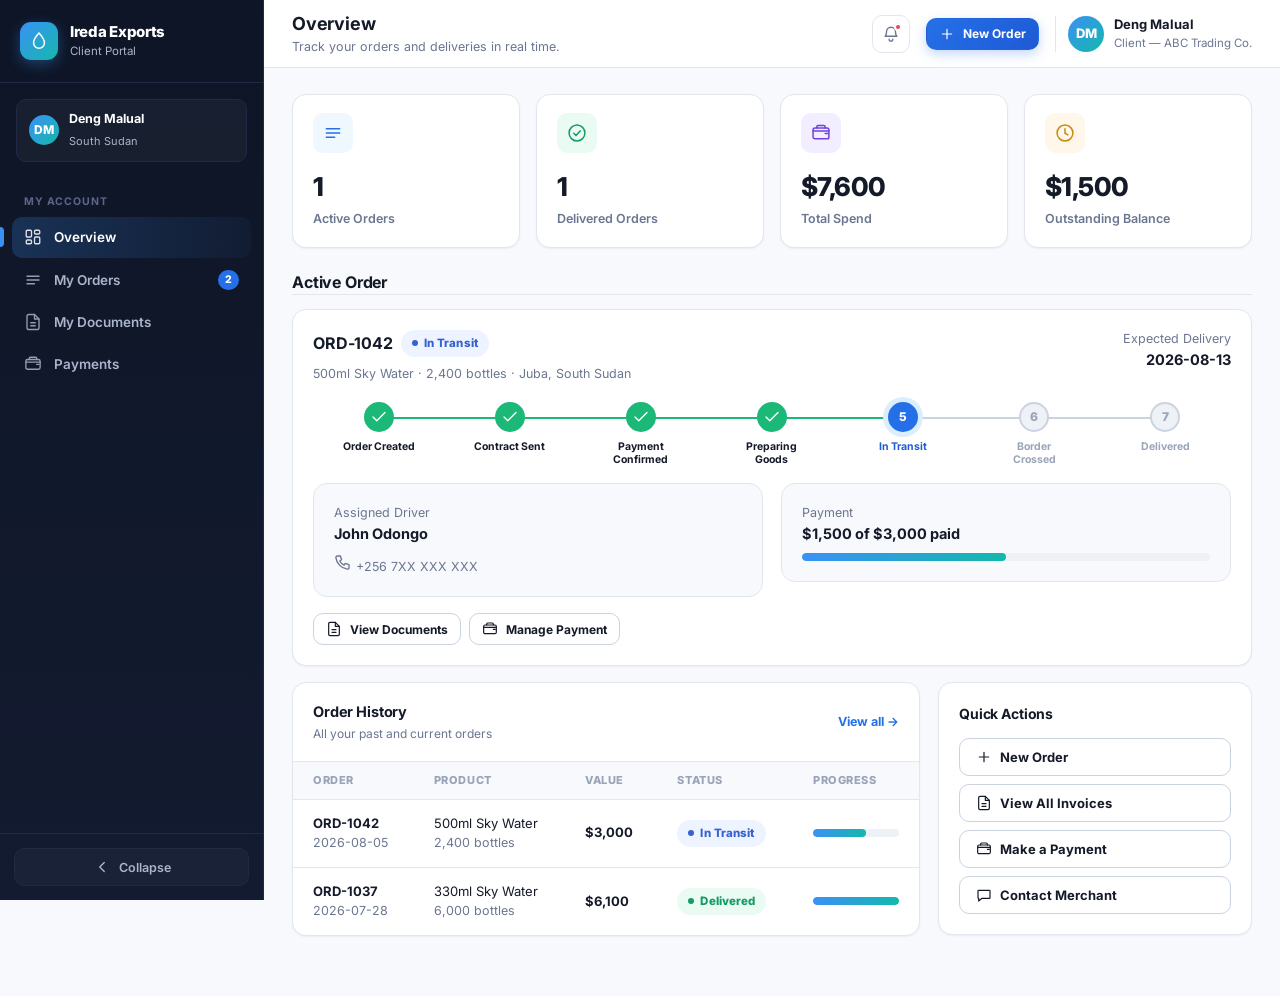
==== client/dashboard.html @ 50c0a816 "initals updates" ====
<!DOCTYPE html>
<html lang="en">
<head>
<meta charset="UTF-8">
<meta name="viewport" content="width=device-width, initial-scale=1.0">
<title>My Account — Ireda Export Document System</title>
<link rel="preconnect" href="https://fonts.googleapis.com">
<link href="https://fonts.googleapis.com/css2?family=Inter:wght@400;500;600;700;800&display=swap" rel="stylesheet">
<link rel="stylesheet" href="../assets/css/style.css">
</head>
<body>

<div class="app-shell">
  <div class="sidebar-scrim"></div>

  <aside class="sidebar">
    <div class="sidebar-brand">
      <div class="brand-mark" id="brandMark"></div>
      <div class="brand-text"><strong>Ireda Exports</strong><span>Client Portal</span></div>
    </div>

    <div class="sidebar-role">
      <div class="avatar" id="sideAvatar"></div>
      <div class="who"><strong id="sideName"></strong><span id="sideRole"></span></div>
    </div>

    <nav class="sidebar-nav" id="sideNav">
      <div class="nav-section-title">My Account</div>
      <a href="#" class="nav-item active" data-view="overview"></a>
      <a href="#" class="nav-item" data-view="orders"></a>
      <a href="#" class="nav-item" data-view="documents"></a>
      <a href="#" class="nav-item" data-view="payments"></a>
    </nav>

    <div class="sidebar-footer">
      <button class="collapse-btn" data-action="collapse-sidebar"></button>
    </div>
  </aside>

  <div class="main">
    <header class="topbar">
      <button class="mobile-toggle" data-action="toggle-nav"></button>
      <div class="topbar-title">
        <h1 id="pageTitle">Overview</h1>
        <p id="pageSub">Track your orders and deliveries in real time.</p>
      </div>
      <div style="position:relative;">
        <button class="icon-btn" data-action="toggle-dropdown" data-target="#notifPanel"><span class="dot"></span></button>
        <div class="dropdown-panel" id="notifPanel" style="display:none; position:absolute; right:0; top:48px; width:320px; background:var(--surface); border:1px solid var(--border); border-radius:var(--r-lg); box-shadow:var(--shadow-lg); z-index:50;">
          <div style="padding:14px 16px; border-bottom:1px solid var(--border); font-weight:800; font-size:13px;">Notifications</div>
          <div id="notifList" style="max-height:340px; overflow-y:auto;"></div>
        </div>
      </div>
      <button class="btn btn-primary btn-sm" data-modal-open="modalNewOrder" id="newOrderBtnTop"></button>
      <div class="topbar-user">
        <div class="avatar" id="topAvatar"></div>
        <div class="who"><strong id="topName"></strong><span id="topRole"></span></div>
      </div>
    </header>

    <main class="content">

      <!-- OVERVIEW -->
      <section class="view" id="view-overview">
        <div class="kpi-grid" id="kpiGrid"></div>

        <div class="panel-header" style="padding:0; margin-bottom:14px;">
          <h3 style="font-size:16px;">Active Order</h3>
        </div>
        <div id="activeOrderCard"></div>

        <div class="grid-2 mt-16">
          <div class="panel">
            <div class="panel-header"><div><h3>Order History</h3><p class="sub">All your past and current orders</p></div>
              <a href="#" class="panel-link" data-nav="orders">View all &rarr;</a></div>
            <div class="table-wrap"><table class="data-table" id="orderHistoryPreview"></table></div>
          </div>
          <div class="panel card-pad">
            <h3 style="font-size:14px; margin-bottom:14px;">Quick Actions</h3>
            <div style="display:flex; flex-direction:column; gap:8px;">
              <button class="btn btn-secondary btn-block" style="justify-content:flex-start;" data-modal-open="modalNewOrder" id="qaNewOrder"></button>
              <button class="btn btn-secondary btn-block" style="justify-content:flex-start;" data-nav="documents" id="qaDocs"></button>
              <button class="btn btn-secondary btn-block" style="justify-content:flex-start;" data-nav="payments" id="qaPay"></button>
              <button class="btn btn-secondary btn-block" style="justify-content:flex-start;" id="qaContact"></button>
            </div>
          </div>
        </div>
      </section>

      <!-- ORDERS -->
      <section class="view" id="view-orders" style="display:none;">
        <div class="content-header">
          <div><h2>My Orders</h2><p class="sub">Every order you have placed with Ireda Exports</p></div>
          <div class="header-actions"><button class="btn btn-primary btn-sm" data-modal-open="modalNewOrder" id="newOrderBtn2"></button></div>
        </div>
        <div class="panel"><div class="table-wrap"><table class="data-table" id="orderHistoryTable"></table></div></div>
      </section>

      <!-- DOCUMENTS -->
      <section class="view" id="view-documents" style="display:none;">
        <div class="content-header"><div><h2>My Documents</h2><p class="sub">Contracts, invoices and certificates for your orders</p></div></div>
        <div class="panel card-pad">
          <div class="field" style="max-width:320px; margin-bottom:20px;">
            <label>Select Order</label>
            <select id="docOrderSelect"></select>
          </div>
          <div class="doc-list" id="docList"></div>
        </div>
      </section>

      <!-- PAYMENTS -->
      <section class="view" id="view-payments" style="display:none;">
        <div class="content-header"><div><h2>Payments</h2><p class="sub">Upload receipts and track balances</p></div></div>
        <div class="grid-2">
          <div class="panel"><div class="table-wrap"><table class="data-table" id="paymentsTable"></table></div></div>
          <div class="panel card-pad">
            <h3 style="font-size:14px; margin-bottom:14px;">Upload Payment Receipt</h3>
            <div class="field"><label>Order</label><select id="paymentOrderSelect"></select></div>
            <div class="field"><label>Amount Paid (USD)</label><input type="number" placeholder="0.00" id="paymentAmount"></div>
            <div class="field"><label>Payment Method</label><select><option>Bank Transfer</option><option>Mobile Money</option></select></div>
            <div class="field">
              <label>Receipt</label>
              <div class="doc-chip" style="border-style:dashed; cursor:pointer;">
                <div class="doc-icon" id="uploadIcon"></div>
                <div class="doc-info"><strong>Click to upload</strong><span>PDF, JPG or PNG — max 5MB</span></div>
              </div>
            </div>
            <button class="btn btn-primary btn-block" id="submitPaymentBtn">Submit Receipt</button>
          </div>
        </div>
      </section>

    </main>
  </div>
</div>

<!-- New Order Modal -->
<div class="modal-overlay" id="modalNewOrder">
  <div class="modal modal-lg">
    <div class="modal-header"><h3>Create New Order</h3><button class="modal-close" data-modal-close></button></div>
    <div class="modal-body">
      <div class="field-row">
        <div class="field">
          <label>Product</label>
          <select id="newOrderProduct"></select>
        </div>
        <div class="field">
          <label>Quantity (bottles)</label>
          <input type="number" id="newOrderQty" placeholder="e.g. 2400" value="2400">
        </div>
      </div>
      <div class="field-row">
        <div class="field">
          <label>Delivery Destination</label>
          <select id="newOrderDestination">
            <option>Juba, South Sudan</option>
            <option>Yei, South Sudan</option>
            <option>Torit, South Sudan</option>
            <option>Bunia, DR Congo</option>
            <option>Aru, DR Congo</option>
            <option>Kitale, Kenya</option>
            <option>Lodwar, Kenya</option>
          </select>
        </div>
        <div class="field">
          <label>Preferred Delivery Date</label>
          <input type="date" value="2026-08-20">
        </div>
      </div>
      <div class="field">
        <label>Delivery Notes (optional)</label>
        <textarea rows="2" placeholder="Warehouse instructions, contact person on site, etc."></textarea>
      </div>
      <div class="field-price">
        <div><span style="font-size:12px; color:var(--brand-700); font-weight:700;">ESTIMATED TOTAL (incl. delivery)</span></div>
        <strong id="orderEstimate">$3,000</strong>
      </div>
    </div>
    <div class="modal-footer">
      <button class="btn btn-secondary" data-modal-close>Cancel</button>
      <button class="btn btn-primary" id="submitOrderBtn">Submit Order</button>
    </div>
  </div>
</div>

<script src="../assets/js/icons.js"></script>
<script src="../assets/js/mock-data.js"></script>
<script src="../assets/js/app.js"></script>
<script src="dashboard.js"></script>
</body>
</html>
---- assets/css/style.css ----
/* =========================================================
   Ireda Export Document System — Shared Design System
   ========================================================= */

:root {
  /* Brand */
  --brand-50:  #eff8ff;
  --brand-100: #dbeefe;
  --brand-200: #bfe2fe;
  --brand-300: #93cffd;
  --brand-400: #5fb2fa;
  --brand-500: #3a91f5;
  --brand-600: #2570e8;
  --brand-700: #1e5ad4;
  --brand-800: #1f49ab;
  --brand-900: #1e4088;
  --brand-950: #172a56;

  /* Accent (water teal) */
  --accent-400: #2dd4c8;
  --accent-500: #14b8ac;
  --accent-600: #0d9c92;

  /* Neutrals */
  --gray-25:  #fbfcfe;
  --gray-50:  #f7f9fc;
  --gray-100: #eef1f6;
  --gray-200: #e2e6ee;
  --gray-300: #cbd2e0;
  --gray-400: #9aa4b8;
  --gray-500: #6b7690;
  --gray-600: #4f596f;
  --gray-700: #37405a;
  --gray-800: #232a3d;
  --gray-900: #151a29;
  --gray-950: #0c0f19;

  /* Status */
  --success-50: #eafbf3;
  --success-500: #1cb877;
  --success-600: #159c65;
  --warning-50: #fff8ea;
  --warning-500: #e8a723;
  --warning-600: #c8890f;
  --danger-50: #fdedee;
  --danger-500: #e6484f;
  --danger-600: #c93038;
  --info-50: #eef4ff;
  --info-500: #4c7cf0;
  --info-600: #3760d0;
  --violet-50: #f3eeff;
  --violet-500: #8b5cf6;
  --violet-600: #7141e0;

  /* Surfaces */
  --surface: #ffffff;
  --surface-muted: var(--gray-50);
  --surface-sunken: var(--gray-100);
  --border: var(--gray-200);
  --border-strong: var(--gray-300);
  --text-primary: var(--gray-900);
  --text-secondary: var(--gray-500);
  --text-tertiary: var(--gray-400);
  --text-inverse: #ffffff;

  /* Sidebar (dark) */
  --sidebar-bg: #0e1526;
  --sidebar-bg-alt: #131b30;
  --sidebar-border: #202a45;
  --sidebar-text: #aab4cc;
  --sidebar-text-active: #ffffff;
  --sidebar-accent: var(--brand-500);

  /* Radii */
  --r-sm: 6px;
  --r-md: 10px;
  --r-lg: 14px;
  --r-xl: 20px;
  --r-full: 999px;

  /* Shadows */
  --shadow-xs: 0 1px 2px rgba(15, 23, 42, .05);
  --shadow-sm: 0 1px 3px rgba(15, 23, 42, .06), 0 1px 2px rgba(15,23,42,.05);
  --shadow-md: 0 6px 16px rgba(15, 23, 42, .08), 0 2px 4px rgba(15,23,42,.04);
  --shadow-lg: 0 16px 40px rgba(15, 23, 42, .12);
  --shadow-focus: 0 0 0 3px rgba(58, 145, 245, .25);

  /* Layout */
  --sidebar-w: 264px;
  --sidebar-w-collapsed: 76px;
  --topbar-h: 68px;

  --font-sans: 'Inter', -apple-system, BlinkMacSystemFont, "Segoe UI", Roboto, Helvetica, Arial, sans-serif;
}

[data-theme="dark"] {
  --surface: #131a2c;
  --surface-muted: #0e1526;
  --surface-sunken: #0c1120;
  --border: #232d47;
  --border-strong: #2c3856;
  --text-primary: #eef1f8;
  --text-secondary: #9aa4c0;
  --text-tertiary: #6b769a;
}

/* ---------- Reset ---------- */
*, *::before, *::after { box-sizing: border-box; }
html, body { height: 100%; }
body {
  margin: 0;
  font-family: var(--font-sans);
  background: var(--surface-muted);
  color: var(--text-primary);
  -webkit-font-smoothing: antialiased;
  font-size: 14.5px;
  line-height: 1.5;
  transition: background .2s ease, color .2s ease;
}
h1, h2, h3, h4, h5, h6 { margin: 0; font-weight: 700; letter-spacing: -0.01em; }
p { margin: 0; }
a { color: inherit; text-decoration: none; }
ul { margin: 0; padding: 0; list-style: none; }
button { font-family: inherit; cursor: pointer; }
img { max-width: 100%; display: block; }
input, select, textarea { font-family: inherit; }
::selection { background: var(--brand-200); }

/* Scrollbar */
::-webkit-scrollbar { width: 8px; height: 8px; }
::-webkit-scrollbar-track { background: transparent; }
::-webkit-scrollbar-thumb { background: var(--border-strong); border-radius: 99px; }
::-webkit-scrollbar-thumb:hover { background: var(--gray-400); }

.icon { width: 18px; height: 18px; stroke: currentColor; fill: none; stroke-width: 1.8; stroke-linecap: round; stroke-linejoin: round; flex-shrink: 0; }

/* =========================================================
   App Shell
   ========================================================= */
.app-shell {
  display: grid;
  grid-template-columns: var(--sidebar-w) 1fr;
  min-height: 100vh;
  transition: grid-template-columns .2s ease;
}
.app-shell.is-collapsed { grid-template-columns: var(--sidebar-w-collapsed) 1fr; }

/* ---------- Sidebar ---------- */
.sidebar {
  background: linear-gradient(180deg, var(--sidebar-bg) 0%, var(--sidebar-bg-alt) 100%);
  color: var(--sidebar-text);
  display: flex;
  flex-direction: column;
  position: sticky;
  top: 0;
  height: 100vh;
  overflow-y: auto;
  border-right: 1px solid var(--sidebar-border);
  z-index: 20;
}
.sidebar-brand {
  display: flex;
  align-items: center;
  gap: 12px;
  padding: 22px 20px;
  border-bottom: 1px solid var(--sidebar-border);
  white-space: nowrap;
  overflow: hidden;
}
.brand-mark {
  width: 38px; height: 38px; flex-shrink: 0;
  border-radius: 11px;
  background: linear-gradient(135deg, var(--brand-500), var(--accent-500));
  display: flex; align-items: center; justify-content: center;
  box-shadow: 0 4px 14px rgba(58,145,245,.35);
}
.brand-mark svg { width: 20px; height: 20px; stroke: #fff; }
.brand-text { line-height: 1.2; opacity: 1; transition: opacity .15s ease; }
.brand-text strong { display: block; color: #fff; font-size: 15px; font-weight: 800; letter-spacing: -0.02em; }
.brand-text span { font-size: 11.5px; color: var(--sidebar-text); }
.is-collapsed .brand-text { display: none; }

.sidebar-role {
  margin: 16px 16px 4px;
  padding: 10px 12px;
  background: rgba(255,255,255,.04);
  border: 1px solid var(--sidebar-border);
  border-radius: var(--r-md);
  display: flex; align-items: center; gap: 10px;
}
.sidebar-role .avatar { width: 30px; height: 30px; font-size: 12px; }
.sidebar-role .who { overflow: hidden; }
.sidebar-role .who strong { display: block; font-size: 12.5px; color: #fff; white-space: nowrap; overflow: hidden; text-overflow: ellipsis; }
.sidebar-role .who span { font-size: 11px; color: var(--sidebar-text); }
.is-collapsed .sidebar-role { display: none; }

.sidebar-nav { flex: 1; padding: 14px 12px; display: flex; flex-direction: column; gap: 2px; }
.nav-section-title {
  font-size: 10.5px; text-transform: uppercase; letter-spacing: .08em;
  color: #5b6689; font-weight: 700; margin: 14px 12px 6px;
}
.is-collapsed .nav-section-title { display: none; }
.nav-item {
  display: flex; align-items: center; gap: 12px;
  padding: 10px 12px; border-radius: var(--r-md);
  color: var(--sidebar-text); font-size: 13.5px; font-weight: 600;
  white-space: nowrap; position: relative;
  transition: background .15s ease, color .15s ease;
}
.nav-item .icon { width: 18px; height: 18px; opacity: .85; }
.nav-item:hover { background: rgba(255,255,255,.06); color: #fff; }
.nav-item.active { background: linear-gradient(90deg, rgba(58,145,245,.22), rgba(58,145,245,.05)); color: #fff; }
.nav-item.active::before {
  content: ""; position: absolute; left: -12px; top: 50%; transform: translateY(-50%);
  width: 4px; height: 20px; border-radius: 0 4px 4px 0; background: var(--brand-500);
}
.nav-item .badge-count {
  margin-left: auto; font-size: 10.5px; font-weight: 800; background: var(--brand-600);
  color: #fff; padding: 2px 7px; border-radius: 99px;
}
.is-collapsed .nav-item span.label, .is-collapsed .badge-count { display: none; }
.is-collapsed .nav-item { justify-content: center; }

.sidebar-footer { padding: 14px; border-top: 1px solid var(--sidebar-border); }
.collapse-btn {
  width: 100%; display: flex; align-items: center; justify-content: center; gap: 8px;
  padding: 9px; border-radius: var(--r-md); border: 1px solid var(--sidebar-border);
  background: rgba(255,255,255,.03); color: var(--sidebar-text); font-size: 12.5px; font-weight: 600;
}
.collapse-btn:hover { background: rgba(255,255,255,.08); color: #fff; }
.collapse-btn .icon { transition: transform .2s ease; }
.is-collapsed .collapse-btn .icon { transform: rotate(180deg); }
.is-collapsed .collapse-btn span.label { display: none; }

/* ---------- Main ---------- */
.main {
  min-width: 0;
  display: flex;
  flex-direction: column;
}

/* ---------- Topbar ---------- */
.topbar {
  height: var(--topbar-h);
  display: flex; align-items: center; gap: 16px;
  padding: 0 28px;
  background: var(--surface);
  border-bottom: 1px solid var(--border);
  position: sticky; top: 0; z-index: 10;
}
.topbar-title { display: flex; flex-direction: column; margin-right: auto; }
.topbar-title h1 { font-size: 18px; }
.topbar-title p { font-size: 12.5px; color: var(--text-secondary); margin-top: 1px; }
.mobile-toggle { display: none; background: none; border: 1px solid var(--border); border-radius: var(--r-md); padding: 8px; color: var(--text-secondary); }

.search-box {
  display: flex; align-items: center; gap: 8px;
  background: var(--surface-sunken); border: 1px solid var(--border);
  border-radius: var(--r-md); padding: 8px 12px; width: 260px;
  color: var(--text-tertiary);
}
.search-box input { border: none; background: none; outline: none; color: var(--text-primary); font-size: 13px; width: 100%; }
.search-box .icon { width: 16px; height: 16px; }

.icon-btn {
  position: relative; width: 38px; height: 38px; border-radius: var(--r-md);
  border: 1px solid var(--border); background: var(--surface); color: var(--text-secondary);
  display: flex; align-items: center; justify-content: center;
  transition: background .15s ease, color .15s ease;
}
.icon-btn:hover { background: var(--surface-sunken); color: var(--text-primary); }
.icon-btn .dot {
  position: absolute; top: 7px; right: 7px; width: 8px; height: 8px; border-radius: 50%;
  background: var(--danger-500); border: 2px solid var(--surface);
}

.topbar-user { display: flex; align-items: center; gap: 10px; padding-left: 12px; border-left: 1px solid var(--border); cursor: pointer; }
.avatar {
  width: 36px; height: 36px; border-radius: 50%; flex-shrink: 0;
  display: flex; align-items: center; justify-content: center;
  font-weight: 800; font-size: 13px; color: #fff;
  background: linear-gradient(135deg, var(--brand-500), var(--accent-500));
}
.topbar-user .who { line-height: 1.25; }
.topbar-user .who strong { display: block; font-size: 13px; }
.topbar-user .who span { font-size: 11.5px; color: var(--text-secondary); }

/* ---------- Content ---------- */
.content { padding: 26px 28px 60px; flex: 1; }
.content-header { display: flex; align-items: flex-end; justify-content: space-between; margin-bottom: 20px; gap: 16px; flex-wrap: wrap; }
.content-header h2 { font-size: 20px; }
.content-header .sub { color: var(--text-secondary); font-size: 13px; margin-top: 4px; }
.header-actions { display: flex; gap: 10px; flex-wrap: wrap; }

/* =========================================================
   Buttons
   ========================================================= */
.btn {
  display: inline-flex; align-items: center; justify-content: center; gap: 8px;
  padding: 10px 16px; border-radius: var(--r-md); font-size: 13px; font-weight: 700;
  border: 1px solid transparent; transition: all .15s ease; white-space: nowrap;
}
.btn .icon { width: 16px; height: 16px; }
.btn-primary { background: linear-gradient(135deg, var(--brand-600), var(--brand-700)); color: #fff; box-shadow: 0 4px 12px rgba(37,112,232,.28); }
.btn-primary:hover { filter: brightness(1.06); transform: translateY(-1px); }
.btn-secondary { background: var(--surface); color: var(--text-primary); border-color: var(--border-strong); }
.btn-secondary:hover { background: var(--surface-sunken); }
.btn-ghost { background: transparent; color: var(--text-secondary); }
.btn-ghost:hover { background: var(--surface-sunken); color: var(--text-primary); }
.btn-danger { background: var(--danger-500); color: #fff; }
.btn-danger:hover { background: var(--danger-600); }
.btn-success { background: var(--success-500); color: #fff; }
.btn-success:hover { background: var(--success-600); }
.btn-sm { padding: 7px 12px; font-size: 12px; }
.btn-block { width: 100%; }
.btn:disabled { opacity: .5; cursor: not-allowed; transform: none; }

/* =========================================================
   Cards / KPI
   ========================================================= */
.card {
  background: var(--surface); border: 1px solid var(--border); border-radius: var(--r-lg);
  box-shadow: var(--shadow-xs);
}
.card-pad { padding: 20px; }

.kpi-grid { display: grid; grid-template-columns: repeat(4, 1fr); gap: 16px; margin-bottom: 22px; }
.kpi-card {
  background: var(--surface); border: 1px solid var(--border); border-radius: var(--r-lg);
  padding: 18px 20px; position: relative; overflow: hidden; box-shadow: var(--shadow-xs);
  transition: transform .15s ease, box-shadow .15s ease;
}
.kpi-card:hover { transform: translateY(-2px); box-shadow: var(--shadow-md); }
.kpi-top { display: flex; align-items: center; justify-content: space-between; margin-bottom: 14px; }
.kpi-icon { width: 40px; height: 40px; border-radius: var(--r-md); display: flex; align-items: center; justify-content: center; }
.kpi-icon .icon { width: 20px; height: 20px; }
.kpi-icon.blue { background: var(--brand-50); color: var(--brand-600); }
.kpi-icon.teal { background: #e6fbf8; color: var(--accent-600); }
.kpi-icon.amber { background: var(--warning-50); color: var(--warning-600); }
.kpi-icon.green { background: var(--success-50); color: var(--success-600); }
.kpi-icon.violet { background: var(--violet-50); color: var(--violet-600); }
.kpi-icon.red { background: var(--danger-50); color: var(--danger-600); }
.kpi-trend { font-size: 11.5px; font-weight: 800; padding: 3px 8px; border-radius: 99px; display: inline-flex; align-items: center; gap: 3px; }
.kpi-trend.up { background: var(--success-50); color: var(--success-600); }
.kpi-trend.down { background: var(--danger-50); color: var(--danger-600); }
.kpi-value { font-size: 26px; font-weight: 800; letter-spacing: -0.02em; }
.kpi-label { color: var(--text-secondary); font-size: 12.5px; margin-top: 4px; font-weight: 600; }

/* =========================================================
   Grid / Panels
   ========================================================= */
.grid-2 { display: grid; grid-template-columns: 2fr 1fr; gap: 18px; align-items: start; }
.grid-3 { display: grid; grid-template-columns: repeat(3, 1fr); gap: 18px; }
.panel { background: var(--surface); border: 1px solid var(--border); border-radius: var(--r-lg); box-shadow: var(--shadow-xs); }
.panel-header { display: flex; align-items: center; justify-content: space-between; padding: 18px 20px; border-bottom: 1px solid var(--border); }
.panel-header h3 { font-size: 14.5px; }
.panel-header .sub { font-size: 12px; color: var(--text-secondary); margin-top: 2px; }
.panel-body { padding: 18px 20px; }
.panel-link { font-size: 12.5px; font-weight: 700; color: var(--brand-600); display: inline-flex; align-items: center; gap: 4px; }
.panel-link:hover { text-decoration: underline; }

/* =========================================================
   Table
   ========================================================= */
.table-wrap { overflow-x: auto; }
table.data-table { width: 100%; border-collapse: collapse; font-size: 13px; }
.data-table thead th {
  text-align: left; font-size: 11px; text-transform: uppercase; letter-spacing: .05em;
  color: var(--text-tertiary); font-weight: 800; padding: 10px 20px; border-bottom: 1px solid var(--border);
  white-space: nowrap; background: var(--surface-muted);
}
.data-table tbody td { padding: 14px 20px; border-bottom: 1px solid var(--border); vertical-align: middle; }
.data-table tbody tr:last-child td { border-bottom: none; }
.data-table tbody tr { transition: background .12s ease; }
.data-table tbody tr:hover { background: var(--surface-muted); }
.cell-strong { font-weight: 700; color: var(--text-primary); }
.cell-muted { color: var(--text-secondary); font-size: 12.5px; }
.cell-flex { display: flex; align-items: center; gap: 10px; }
.mini-avatar {
  width: 30px; height: 30px; border-radius: 50%; background: var(--brand-100); color: var(--brand-700);
  display: flex; align-items: center; justify-content: center; font-weight: 800; font-size: 11px; flex-shrink: 0;
}

/* =========================================================
   Badges / Status Pills
   ========================================================= */
.badge {
  display: inline-flex; align-items: center; gap: 6px; padding: 5px 11px; border-radius: 99px;
  font-size: 11.5px; font-weight: 800; white-space: nowrap; letter-spacing: .01em;
}
.badge::before { content: ""; width: 6px; height: 6px; border-radius: 50%; background: currentColor; }
.badge-success { background: var(--success-50); color: var(--success-600); }
.badge-warning { background: var(--warning-50); color: var(--warning-600); }
.badge-danger { background: var(--danger-50); color: var(--danger-600); }
.badge-info { background: var(--info-50); color: var(--info-600); }
.badge-violet { background: var(--violet-50); color: var(--violet-600); }
.badge-neutral { background: var(--surface-sunken); color: var(--text-secondary); }

/* =========================================================
   Progress / Stepper (order tracking)
   ========================================================= */
.stepper { display: flex; align-items: flex-start; }
.step { flex: 1; display: flex; flex-direction: column; align-items: center; text-align: center; position: relative; }
.step .dot {
  width: 30px; height: 30px; border-radius: 50%; background: var(--surface-sunken); border: 2px solid var(--border-strong);
  display: flex; align-items: center; justify-content: center; color: var(--text-tertiary); font-size: 12px; font-weight: 800;
  z-index: 1; transition: all .2s ease;
}
.step .line { position: absolute; top: 15px; left: 50%; width: 100%; height: 2px; background: var(--border-strong); z-index: 0; }
.step:last-child .line { display: none; }
.step .lbl { font-size: 10.5px; font-weight: 700; color: var(--text-tertiary); margin-top: 8px; max-width: 78px; line-height: 1.3; }
.step.done .dot { background: var(--success-500); border-color: var(--success-500); color: #fff; }
.step.done .line { background: var(--success-500); }
.step.done .lbl { color: var(--text-primary); }
.step.current .dot { background: var(--brand-600); border-color: var(--brand-600); color: #fff; box-shadow: 0 0 0 5px var(--brand-100); }
.step.current .lbl { color: var(--brand-700); }

.progress-bar { height: 8px; border-radius: 99px; background: var(--surface-sunken); overflow: hidden; }
.progress-bar > span { display: block; height: 100%; border-radius: 99px; background: linear-gradient(90deg, var(--brand-500), var(--accent-500)); }

/* =========================================================
   Forms / Modals
   ========================================================= */
.field { margin-bottom: 16px; }
.field label { display: block; font-size: 12.5px; font-weight: 700; margin-bottom: 7px; color: var(--text-primary); }
.field .hint { font-size: 11.5px; color: var(--text-tertiary); margin-top: 5px; }
.field input, .field select, .field textarea {
  width: 100%; padding: 10px 12px; border-radius: var(--r-md); border: 1px solid var(--border-strong);
  background: var(--surface); color: var(--text-primary); font-size: 13px; outline: none;
  transition: border-color .15s ease, box-shadow .15s ease;
}
.field input:focus, .field select:focus, .field textarea:focus { border-color: var(--brand-500); box-shadow: var(--shadow-focus); }
.field-row { display: grid; grid-template-columns: 1fr 1fr; gap: 14px; }
.field-price {
  display: flex; align-items: center; justify-content: space-between; padding: 14px 16px;
  background: var(--brand-50); border: 1px dashed var(--brand-300); border-radius: var(--r-md); margin-top: 6px;
}
.field-price strong { font-size: 20px; color: var(--brand-800); }

.modal-overlay {
  position: fixed; inset: 0; background: rgba(12,17,32,.55); backdrop-filter: blur(2px);
  display: flex; align-items: center; justify-content: center; z-index: 100; padding: 20px;
  opacity: 0; pointer-events: none; transition: opacity .18s ease;
}
.modal-overlay.open { opacity: 1; pointer-events: auto; }
.modal {
  background: var(--surface); border-radius: var(--r-xl); width: 100%; max-width: 520px;
  max-height: 88vh; overflow-y: auto; box-shadow: var(--shadow-lg);
  transform: translateY(12px) scale(.98); transition: transform .18s ease;
}
.modal-overlay.open .modal { transform: translateY(0) scale(1); }
.modal.modal-lg { max-width: 720px; }
.modal-header { display: flex; align-items: center; justify-content: space-between; padding: 20px 22px; border-bottom: 1px solid var(--border); position: sticky; top: 0; background: var(--surface); z-index: 2;}
.modal-header h3 { font-size: 16px; }
.modal-close { width: 32px; height: 32px; border-radius: var(--r-md); border: none; background: var(--surface-sunken); color: var(--text-secondary); display: flex; align-items: center; justify-content: center; }
.modal-close:hover { background: var(--border); }
.modal-body { padding: 22px; }
.modal-footer { display: flex; justify-content: flex-end; gap: 10px; padding: 16px 22px; border-top: 1px solid var(--border); position: sticky; bottom: 0; background: var(--surface); }

/* =========================================================
   Document Chips
   ========================================================= */
.doc-list { display: flex; flex-direction: column; gap: 8px; }
.doc-chip {
  display: flex; align-items: center; gap: 10px; padding: 10px 12px;
  border: 1px solid var(--border); border-radius: var(--r-md); background: var(--surface-muted);
}
.doc-chip .doc-icon { width: 34px; height: 34px; border-radius: var(--r-sm); background: var(--brand-50); color: var(--brand-600); display: flex; align-items: center; justify-content: center; flex-shrink: 0; }
.doc-chip .doc-info { flex: 1; min-width: 0; }
.doc-chip .doc-info strong { display: block; font-size: 12.5px; }
.doc-chip .doc-info span { font-size: 11px; color: var(--text-tertiary); }
.doc-chip .doc-action { color: var(--text-secondary); }
.doc-chip .doc-action:hover { color: var(--brand-600); }

.checklist-item { display: flex; align-items: center; gap: 10px; padding: 9px 0; border-bottom: 1px solid var(--border); font-size: 13px; }
.checklist-item:last-child { border-bottom: none; }
.checklist-item .chk { width: 20px; height: 20px; border-radius: 50%; display: flex; align-items: center; justify-content: center; flex-shrink: 0; }
.checklist-item.done .chk { background: var(--success-500); color: #fff; }
.checklist-item.pending .chk { background: var(--warning-50); color: var(--warning-600); border: 1px dashed var(--warning-500); }
.checklist-item .chk .icon { width: 12px; height: 12px; }

/* =========================================================
   Timeline (activity feed)
   ========================================================= */
.timeline { position: relative; padding-left: 6px; }
.timeline-item { display: flex; gap: 14px; padding-bottom: 20px; position: relative; }
.timeline-item:last-child { padding-bottom: 0; }
.timeline-item::before {
  content: ""; position: absolute; left: 14px; top: 30px; bottom: 0; width: 2px; background: var(--border);
}
.timeline-item:last-child::before { display: none; }
.timeline-dot {
  width: 30px; height: 30px; border-radius: 50%; flex-shrink: 0; display: flex; align-items: center; justify-content: center;
  z-index: 1;
}
.timeline-content { padding-top: 4px; }
.timeline-content strong { font-size: 13px; display: block; }
.timeline-content p { font-size: 12px; color: var(--text-secondary); margin-top: 2px; }
.timeline-content time { font-size: 11px; color: var(--text-tertiary); }

/* =========================================================
   Login Page
   ========================================================= */
.auth-page {
  min-height: 100vh; display: grid; grid-template-columns: 1fr 1fr;
  background: var(--surface-muted);
}
.auth-visual {
  background: radial-gradient(circle at 20% 20%, var(--brand-700), var(--sidebar-bg) 65%);
  display: flex; flex-direction: column; justify-content: space-between; padding: 48px; color: #fff; position: relative; overflow: hidden;
}
.auth-visual::after {
  content: ""; position: absolute; inset: 0;
  background: radial-gradient(circle at 80% 90%, rgba(45,212,200,.35), transparent 55%);
}
.auth-visual > * { position: relative; z-index: 1; }
.auth-visual .brand-mark { width: 46px; height: 46px; }
.auth-visual .brand-mark svg { width: 24px; height: 24px; }
.auth-headline { max-width: 420px; }
.auth-headline h1 { font-size: 32px; line-height: 1.25; margin-bottom: 14px; }
.auth-headline p { color: rgba(255,255,255,.75); font-size: 14.5px; line-height: 1.6; }
.auth-stats { display: flex; gap: 30px; }
.auth-stats div strong { font-size: 22px; display: block; }
.auth-stats div span { font-size: 11.5px; color: rgba(255,255,255,.6); }

.auth-form-wrap { display: flex; align-items: center; justify-content: center; padding: 40px; }
.auth-form { width: 100%; max-width: 400px; }
.auth-form h2 { font-size: 22px; margin-bottom: 6px; }
.auth-form .sub { color: var(--text-secondary); font-size: 13px; margin-bottom: 26px; }
.role-tabs { display: grid; grid-template-columns: repeat(4, 1fr); gap: 8px; margin-bottom: 24px; }
.role-tab {
  display: flex; flex-direction: column; align-items: center; gap: 6px; padding: 12px 6px;
  border: 1.5px solid var(--border); border-radius: var(--r-md); font-size: 11px; font-weight: 700; color: var(--text-secondary);
  background: var(--surface); transition: all .15s ease;
}
.role-tab .icon { width: 18px; height: 18px; }
.role-tab:hover { border-color: var(--brand-300); }
.role-tab.active { border-color: var(--brand-600); background: var(--brand-50); color: var(--brand-700); box-shadow: var(--shadow-focus); }
.auth-footer-note { text-align: center; margin-top: 20px; font-size: 12px; color: var(--text-tertiary); }
.demo-note { background: var(--warning-50); border: 1px solid #f3d98b; color: var(--warning-600); font-size: 12px; padding: 10px 12px; border-radius: var(--r-md); margin-bottom: 20px; }

/* =========================================================
   Misc utility
   ========================================================= */
.flex { display: flex; }
.items-center { align-items: center; }
.justify-between { justify-content: space-between; }
.gap-8 { gap: 8px; }
.gap-12 { gap: 12px; }
.mt-8 { margin-top: 8px; }
.mt-16 { margin-top: 16px; }
.text-secondary { color: var(--text-secondary); }
.w-full { width: 100%; }
.tag-row { display: flex; flex-wrap: wrap; gap: 6px; }
.divider { height: 1px; background: var(--border); margin: 16px 0; }
.empty-state { text-align: center; padding: 40px 20px; color: var(--text-secondary); }
.empty-state .icon { width: 40px; height: 40px; margin: 0 auto 12px; color: var(--text-tertiary); }

/* =========================================================
   Responsive
   ========================================================= */
@media (max-width: 1180px) {
  .kpi-grid { grid-template-columns: repeat(2, 1fr); }
  .grid-2 { grid-template-columns: 1fr; }
  .grid-3 { grid-template-columns: 1fr 1fr; }
  .search-box { display: none; }
}
@media (max-width: 900px) {
  .auth-page { grid-template-columns: 1fr; }
  .auth-visual { display: none; }
}
@media (max-width: 860px) {
  .app-shell { grid-template-columns: 1fr; }
  .sidebar {
    position: fixed; left: 0; top: 0; width: var(--sidebar-w); height: 100vh;
    transform: translateX(-100%); transition: transform .22s ease; box-shadow: var(--shadow-lg);
  }
  .app-shell.nav-open .sidebar { transform: translateX(0); }
  .mobile-toggle { display: flex; }
  .kpi-grid, .grid-3 { grid-template-columns: 1fr 1fr; }
  .content { padding: 18px; }
  .topbar { height: auto; min-height: var(--topbar-h); padding: 12px 16px; }
  .topbar-title p { display: none; }
  .topbar-user .who { display: none; }
}
@media (max-width: 560px) {
  .kpi-grid, .grid-3 { grid-template-columns: 1fr; }
  .field-row { grid-template-columns: 1fr; }
}

.sidebar-scrim {
  display: none; position: fixed; inset: 0; background: rgba(12,17,32,.5); z-index: 15;
}
@media (max-width: 860px) {
  .app-shell.nav-open .sidebar-scrim { display: block; }
}
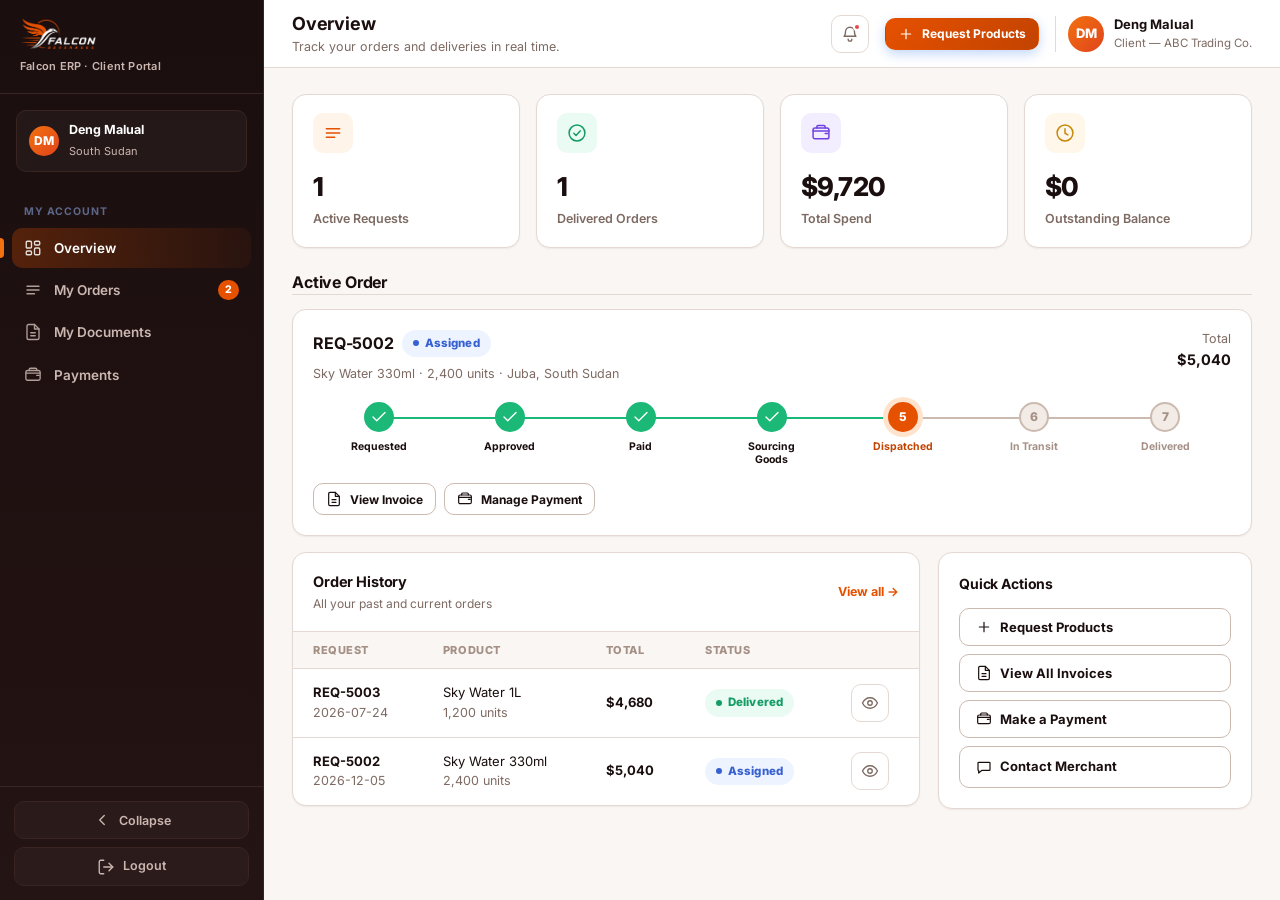
==== commit 2f980083: "inital updates" ====
--- a/client/dashboard.html
+++ b/client/dashboard.html
@@ -3,7 +3,7 @@
 <head>
 <meta charset="UTF-8">
 <meta name="viewport" content="width=device-width, initial-scale=1.0">
-<title>My Account — Ireda Export Document System</title>
+<title>My Account — Falcon ERP</title>
 <link rel="preconnect" href="https://fonts.googleapis.com">
 <link href="https://fonts.googleapis.com/css2?family=Inter:wght@400;500;600;700;800&display=swap" rel="stylesheet">
 <link rel="stylesheet" href="../assets/css/style.css">
@@ -15,8 +15,8 @@
 
   <aside class="sidebar">
     <div class="sidebar-brand">
-      <div class="brand-mark" id="brandMark"></div>
-      <div class="brand-text"><strong>Ireda Exports</strong><span>Client Portal</span></div>
+      <div class="sidebar-logo-wrap"><img src="../assets/img/logo-mark-dark-bg.png" alt="Falcon Beverages"></div>
+      <div class="sidebar-product-tag">Falcon ERP &middot; Client Portal</div>
     </div>
 
     <div class="sidebar-role">
@@ -34,6 +34,7 @@
 
     <div class="sidebar-footer">
       <button class="collapse-btn" data-action="collapse-sidebar"></button>
+      <a href="../index.html" class="logout-btn" id="logoutBtn"></a>
     </div>
   </aside>
 
@@ -81,7 +82,7 @@
               <button class="btn btn-secondary btn-block" style="justify-content:flex-start;" data-modal-open="modalNewOrder" id="qaNewOrder"></button>
               <button class="btn btn-secondary btn-block" style="justify-content:flex-start;" data-nav="documents" id="qaDocs"></button>
               <button class="btn btn-secondary btn-block" style="justify-content:flex-start;" data-nav="payments" id="qaPay"></button>
-              <button class="btn btn-secondary btn-block" style="justify-content:flex-start;" id="qaContact"></button>
+              <a class="btn btn-secondary btn-block" style="justify-content:flex-start;" id="qaContact" href="mailto:orders@falconbeverages.co.ug"></a>
             </div>
           </div>
         </div>
@@ -90,7 +91,7 @@
       <!-- ORDERS -->
       <section class="view" id="view-orders" style="display:none;">
         <div class="content-header">
-          <div><h2>My Orders</h2><p class="sub">Every order you have placed with Ireda Exports</p></div>
+          <div><h2>My Orders</h2><p class="sub">Every order you have placed through Falcon ERP</p></div>
           <div class="header-actions"><button class="btn btn-primary btn-sm" data-modal-open="modalNewOrder" id="newOrderBtn2"></button></div>
         </div>
         <div class="panel"><div class="table-wrap"><table class="data-table" id="orderHistoryTable"></table></div></div>
@@ -134,18 +135,19 @@
   </div>
 </div>
 
-<!-- New Order Modal -->
+<!-- Request Products Modal -->
 <div class="modal-overlay" id="modalNewOrder">
   <div class="modal modal-lg">
-    <div class="modal-header"><h3>Create New Order</h3><button class="modal-close" data-modal-close></button></div>
+    <div class="modal-header"><h3>Request Products</h3><button class="modal-close" data-modal-close></button></div>
     <div class="modal-body">
+      <p class="text-secondary" style="margin-bottom:16px;">Choose a product from any of our suppliers. Your request will be reviewed and invoiced by the Merchant before you pay.</p>
       <div class="field-row">
         <div class="field">
           <label>Product</label>
           <select id="newOrderProduct"></select>
         </div>
         <div class="field">
-          <label>Quantity (bottles)</label>
+          <label>Quantity (units)</label>
           <input type="number" id="newOrderQty" placeholder="e.g. 2400" value="2400">
         </div>
       </div>
@@ -172,19 +174,33 @@
         <textarea rows="2" placeholder="Warehouse instructions, contact person on site, etc."></textarea>
       </div>
       <div class="field-price">
-        <div><span style="font-size:12px; color:var(--brand-700); font-weight:700;">ESTIMATED TOTAL (incl. delivery)</span></div>
-        <strong id="orderEstimate">$3,000</strong>
+        <div><span style="font-size:12px; color:var(--brand-700); font-weight:700;">ESTIMATED TOTAL</span></div>
+        <strong id="orderEstimate">$0</strong>
       </div>
     </div>
     <div class="modal-footer">
       <button class="btn btn-secondary" data-modal-close>Cancel</button>
-      <button class="btn btn-primary" id="submitOrderBtn">Submit Order</button>
+      <button class="btn btn-primary" id="submitOrderBtn">Submit Request</button>
     </div>
   </div>
 </div>
 
+<!-- Document Viewer Modal (view / print / download) -->
+<div class="modal-overlay" id="modalDocViewer">
+  <div class="modal modal-lg">
+    <div class="modal-header"><h3 id="docViewerTitle">Document</h3><button class="modal-close" data-modal-close></button></div>
+    <div class="modal-body"><div class="doc-preview" id="docViewerBody"></div></div>
+    <div class="modal-footer">
+      <button class="btn btn-secondary" data-modal-close>Close</button>
+      <button class="btn btn-secondary" id="docViewerPrintBtn"></button>
+      <button class="btn btn-primary" id="docViewerDownloadBtn"></button>
+    </div>
+  </div>
+</div>
+
 <script src="../assets/js/icons.js"></script>
 <script src="../assets/js/mock-data.js"></script>
+<script src="../assets/js/store.js"></script>
 <script src="../assets/js/app.js"></script>
 <script src="dashboard.js"></script>
 </body>
--- a/assets/css/style.css
+++ b/assets/css/style.css
@@ -1,39 +1,44 @@
 /* =========================================================
-   Ireda Export Document System — Shared Design System
+   Falcon ERP — Shared Design System
+   Brand palette sourced from Falcon Beverages (U) Ltd brand kit:
+   gradient (orange -> red-orange), #1A0E0E, #E65100, #FAF6F3, #FFFFFF
    ========================================================= */
 
 :root {
-  /* Brand */
-  --brand-50:  #eff8ff;
-  --brand-100: #dbeefe;
-  --brand-200: #bfe2fe;
-  --brand-300: #93cffd;
-  --brand-400: #5fb2fa;
-  --brand-500: #3a91f5;
-  --brand-600: #2570e8;
-  --brand-700: #1e5ad4;
-  --brand-800: #1f49ab;
-  --brand-900: #1e4088;
-  --brand-950: #172a56;
-
-  /* Accent (water teal) */
-  --accent-400: #2dd4c8;
-  --accent-500: #14b8ac;
-  --accent-600: #0d9c92;
-
-  /* Neutrals */
-  --gray-25:  #fbfcfe;
-  --gray-50:  #f7f9fc;
-  --gray-100: #eef1f6;
-  --gray-200: #e2e6ee;
-  --gray-300: #cbd2e0;
-  --gray-400: #9aa4b8;
-  --gray-500: #6b7690;
-  --gray-600: #4f596f;
-  --gray-700: #37405a;
-  --gray-800: #232a3d;
-  --gray-900: #151a29;
-  --gray-950: #0c0f19;
+  /* Brand (orange, anchored on #E65100) */
+  --brand-50:  #fff4ea;
+  --brand-100: #ffe3cc;
+  --brand-200: #ffc89a;
+  --brand-300: #ffa666;
+  --brand-400: #fa8a3d;
+  --brand-500: #f2720f;
+  --brand-600: #e65100;
+  --brand-700: #c24300;
+  --brand-800: #9c3600;
+  --brand-900: #7a2b00;
+  --brand-950: #4a1a00;
+
+  /* Accent (red-orange, the gradient's far end) */
+  --accent-400: #ff7a4d;
+  --accent-500: #e0431c;
+  --accent-600: #c62828;
+
+  /* Brand gradient, used for marks, avatars, hero panels */
+  --brand-gradient: linear-gradient(135deg, var(--brand-400) 0%, var(--brand-600) 55%, var(--accent-600) 100%);
+
+  /* Neutrals (warm, tuned toward #1A0E0E) */
+  --gray-25:  #fdfbfa;
+  --gray-50:  #faf6f3;
+  --gray-100: #f2ebe6;
+  --gray-200: #e4d9d2;
+  --gray-300: #cbbab0;
+  --gray-400: #a59086;
+  --gray-500: #7d6a62;
+  --gray-600: #594946;
+  --gray-700: #3c2f2d;
+  --gray-800: #291d1c;
+  --gray-900: #1a0e0e;
+  --gray-950: #100808;
 
   /* Status */
   --success-50: #eafbf3;
@@ -54,7 +59,7 @@
 
   /* Surfaces */
   --surface: #ffffff;
-  --surface-muted: var(--gray-50);
+  --surface-muted: #faf6f3;
   --surface-sunken: var(--gray-100);
   --border: var(--gray-200);
   --border-strong: var(--gray-300);
@@ -63,11 +68,11 @@
   --text-tertiary: var(--gray-400);
   --text-inverse: #ffffff;
 
-  /* Sidebar (dark) */
-  --sidebar-bg: #0e1526;
-  --sidebar-bg-alt: #131b30;
-  --sidebar-border: #202a45;
-  --sidebar-text: #aab4cc;
+  /* Sidebar (dark, #1A0E0E) */
+  --sidebar-bg: #1a0e0e;
+  --sidebar-bg-alt: #241413;
+  --sidebar-border: #3a2422;
+  --sidebar-text: #cbb6b0;
   --sidebar-text-active: #ffffff;
   --sidebar-accent: var(--brand-500);
 
@@ -79,11 +84,11 @@
   --r-full: 999px;
 
   /* Shadows */
-  --shadow-xs: 0 1px 2px rgba(15, 23, 42, .05);
-  --shadow-sm: 0 1px 3px rgba(15, 23, 42, .06), 0 1px 2px rgba(15,23,42,.05);
-  --shadow-md: 0 6px 16px rgba(15, 23, 42, .08), 0 2px 4px rgba(15,23,42,.04);
-  --shadow-lg: 0 16px 40px rgba(15, 23, 42, .12);
-  --shadow-focus: 0 0 0 3px rgba(58, 145, 245, .25);
+  --shadow-xs: 0 1px 2px rgba(26, 14, 14, .06);
+  --shadow-sm: 0 1px 3px rgba(26, 14, 14, .08), 0 1px 2px rgba(26,14,14,.06);
+  --shadow-md: 0 6px 16px rgba(26, 14, 14, .10), 0 2px 4px rgba(26,14,14,.05);
+  --shadow-lg: 0 16px 40px rgba(26, 14, 14, .16);
+  --shadow-focus: 0 0 0 3px rgba(230, 81, 0, .25);
 
   /* Layout */
   --sidebar-w: 264px;
@@ -91,17 +96,26 @@
   --topbar-h: 68px;
 
   --font-sans: 'Inter', -apple-system, BlinkMacSystemFont, "Segoe UI", Roboto, Helvetica, Arial, sans-serif;
+  --font-display: 'Falcon Display', 'Inter', sans-serif;
+}
+
+@font-face {
+  font-family: 'Falcon Display';
+  src: url('../fonts/Roboto-BoldItalic.ttf') format('truetype');
+  font-weight: 700;
+  font-style: italic;
+  font-display: swap;
 }
 
 [data-theme="dark"] {
-  --surface: #131a2c;
-  --surface-muted: #0e1526;
-  --surface-sunken: #0c1120;
-  --border: #232d47;
-  --border-strong: #2c3856;
-  --text-primary: #eef1f8;
-  --text-secondary: #9aa4c0;
-  --text-tertiary: #6b769a;
+  --surface: #241413;
+  --surface-muted: #1a0e0e;
+  --surface-sunken: #180d0d;
+  --border: #3a2422;
+  --border-strong: #4a2f2c;
+  --text-primary: #f8f0ed;
+  --text-secondary: #c0a89f;
+  --text-tertiary: #8a716a;
 }
 
 /* ---------- Reset ---------- */
@@ -160,25 +174,19 @@
 }
 .sidebar-brand {
   display: flex;
-  align-items: center;
-  gap: 12px;
-  padding: 22px 20px;
+  flex-direction: column;
+  align-items: flex-start;
+  gap: 8px;
+  padding: 18px 20px;
   border-bottom: 1px solid var(--sidebar-border);
   white-space: nowrap;
   overflow: hidden;
 }
-.brand-mark {
-  width: 38px; height: 38px; flex-shrink: 0;
-  border-radius: 11px;
-  background: linear-gradient(135deg, var(--brand-500), var(--accent-500));
-  display: flex; align-items: center; justify-content: center;
-  box-shadow: 0 4px 14px rgba(58,145,245,.35);
-}
-.brand-mark svg { width: 20px; height: 20px; stroke: #fff; }
-.brand-text { line-height: 1.2; opacity: 1; transition: opacity .15s ease; }
-.brand-text strong { display: block; color: #fff; font-size: 15px; font-weight: 800; letter-spacing: -0.02em; }
-.brand-text span { font-size: 11.5px; color: var(--sidebar-text); }
-.is-collapsed .brand-text { display: none; }
+.sidebar-logo-wrap { height: 32px; width: 188px; max-width: 100%; overflow: hidden; flex-shrink: 0; transition: width .2s ease; }
+.sidebar-logo-wrap img { height: 32px; width: auto; display: block; object-fit: cover; object-position: left center; }
+.is-collapsed .sidebar-logo-wrap { width: 32px; }
+.sidebar-product-tag { font-size: 11px; color: var(--sidebar-text); font-weight: 600; letter-spacing: .02em; }
+.is-collapsed .sidebar-product-tag { display: none; }
 
 .sidebar-role {
   margin: 16px 16px 4px;
@@ -209,7 +217,7 @@
 }
 .nav-item .icon { width: 18px; height: 18px; opacity: .85; }
 .nav-item:hover { background: rgba(255,255,255,.06); color: #fff; }
-.nav-item.active { background: linear-gradient(90deg, rgba(58,145,245,.22), rgba(58,145,245,.05)); color: #fff; }
+.nav-item.active { background: linear-gradient(90deg, rgba(230,81,0,.28), rgba(230,81,0,.06)); color: #fff; }
 .nav-item.active::before {
   content: ""; position: absolute; left: -12px; top: 50%; transform: translateY(-50%);
   width: 4px; height: 20px; border-radius: 0 4px 4px 0; background: var(--brand-500);
@@ -221,16 +229,18 @@
 .is-collapsed .nav-item span.label, .is-collapsed .badge-count { display: none; }
 .is-collapsed .nav-item { justify-content: center; }
 
-.sidebar-footer { padding: 14px; border-top: 1px solid var(--sidebar-border); }
-.collapse-btn {
+.sidebar-footer { padding: 14px; border-top: 1px solid var(--sidebar-border); display: flex; flex-direction: column; gap: 8px; }
+.collapse-btn, .logout-btn {
   width: 100%; display: flex; align-items: center; justify-content: center; gap: 8px;
   padding: 9px; border-radius: var(--r-md); border: 1px solid var(--sidebar-border);
   background: rgba(255,255,255,.03); color: var(--sidebar-text); font-size: 12.5px; font-weight: 600;
+  transition: background .15s ease, color .15s ease, border-color .15s ease;
 }
 .collapse-btn:hover { background: rgba(255,255,255,.08); color: #fff; }
 .collapse-btn .icon { transition: transform .2s ease; }
 .is-collapsed .collapse-btn .icon { transform: rotate(180deg); }
-.is-collapsed .collapse-btn span.label { display: none; }
+.is-collapsed .collapse-btn span.label, .is-collapsed .logout-btn span.label { display: none; }
+.logout-btn:hover { background: rgba(230,72,79,.12); color: #ff9298; border-color: rgba(230,72,79,.4); }
 
 /* ---------- Main ---------- */
 .main {
@@ -480,6 +490,59 @@
 .checklist-item .chk .icon { width: 12px; height: 12px; }
 
 /* =========================================================
+   Document Preview (view / print / download)
+   ========================================================= */
+.doc-preview { background: #fff; color: #1a1a1a; border: 1px solid var(--border); border-radius: var(--r-md); padding: 32px; font-size: 13px; }
+.dp-header { display: flex; align-items: center; justify-content: space-between; border-bottom: 2px solid #1a1a1a; padding-bottom: 16px; margin-bottom: 20px; }
+.dp-brand { display: flex; align-items: center; gap: 10px; }
+.dp-brand strong { font-size: 15px; color: #111; }
+.dp-brand div div { font-size: 11px; color: #777; }
+.dp-title { font-family: var(--font-display); font-style: italic; font-weight: 700; font-size: 22px; letter-spacing: -0.01em; margin-bottom: 4px; color: var(--brand-600); }
+.dp-meta { color: #555; font-size: 12px; margin-bottom: 20px; }
+.dp-grid { display: grid; grid-template-columns: 1fr 1fr; gap: 14px; margin-bottom: 20px; }
+.dp-field span { display: block; font-size: 10.5px; text-transform: uppercase; letter-spacing: .05em; color: #888; margin-bottom: 3px; }
+.dp-field strong { font-size: 13px; color: #111; }
+.dp-table { width: 100%; border-collapse: collapse; margin-bottom: 20px; }
+.dp-table th, .dp-table td { border: 1px solid #ddd; padding: 8px 10px; text-align: left; font-size: 12.5px; color: #222; }
+.dp-table th { background: #f5f5f5; }
+.dp-note { color: #555; font-size: 12px; margin-bottom: 6px; }
+.dp-company-footer { margin-top: 24px; padding-top: 14px; border-top: 1px solid #e4d9d2; font-size: 10.5px; color: #7d6a62; line-height: 1.7; }
+.dp-company-footer strong { display: block; font-size: 11.5px; color: #1a0e0e; margin-bottom: 2px; }
+.dp-company-footer span { display: block; }
+.dp-footer { display: flex; justify-content: space-between; align-items: flex-end; margin-top: 14px; padding-top: 12px; border-top: 1px dashed #e4d9d2; font-size: 10.5px; color: #a59086; }
+.dp-stamp { border: 2px solid #159c65; color: #159c65; font-weight: 800; padding: 6px 14px; border-radius: 6px; transform: rotate(-6deg); font-size: 12px; white-space: nowrap; }
+
+.print-area { display: none; }
+@media print {
+  body * { visibility: hidden; }
+  .print-area, .print-area * { visibility: visible; }
+  .print-area { display: block !important; position: absolute; top: 0; left: 0; width: 100%; padding: 30px; }
+}
+
+/* =========================================================
+   Contact rows (client / driver contact cards)
+   ========================================================= */
+.contact-row { display: flex; align-items: center; gap: 12px; padding: 10px 0; border-bottom: 1px solid var(--border); }
+.contact-row:last-child { border-bottom: none; }
+.contact-row .contact-icon { width: 34px; height: 34px; border-radius: var(--r-sm); background: var(--brand-50); color: var(--brand-600); display: flex; align-items: center; justify-content: center; flex-shrink: 0; }
+.contact-row .contact-body { min-width: 0; }
+.contact-row .contact-body a { font-weight: 700; color: var(--brand-600); word-break: break-all; }
+.contact-row .contact-body a:hover { text-decoration: underline; }
+
+/* =========================================================
+   Avatar photo + edit badge (profile picture upload)
+   ========================================================= */
+.avatar-upload { position: relative; display: inline-flex; flex-shrink: 0; }
+.avatar-upload .avatar.has-photo { background-size: cover; background-position: center; color: transparent; }
+.avatar-edit-badge {
+  position: absolute; bottom: -3px; right: -3px; width: 20px; height: 20px; border-radius: 50%;
+  background: var(--brand-600); border: 2px solid var(--sidebar-bg); color: #fff;
+  display: flex; align-items: center; justify-content: center; cursor: pointer; padding: 0;
+}
+.avatar-edit-badge .icon { width: 11px; height: 11px; stroke-width: 2.6; }
+.avatar-edit-badge:hover { background: var(--brand-700); }
+
+/* =========================================================
    Timeline (activity feed)
    ========================================================= */
 .timeline { position: relative; padding-left: 6px; }
@@ -511,13 +574,11 @@
 }
 .auth-visual::after {
   content: ""; position: absolute; inset: 0;
-  background: radial-gradient(circle at 80% 90%, rgba(45,212,200,.35), transparent 55%);
+  background: radial-gradient(circle at 80% 90%, rgba(255,138,61,.35), transparent 55%);
 }
 .auth-visual > * { position: relative; z-index: 1; }
-.auth-visual .brand-mark { width: 46px; height: 46px; }
-.auth-visual .brand-mark svg { width: 24px; height: 24px; }
 .auth-headline { max-width: 420px; }
-.auth-headline h1 { font-size: 32px; line-height: 1.25; margin-bottom: 14px; }
+.auth-headline h1 { font-family: var(--font-display); font-style: italic; font-weight: 700; font-size: 32px; line-height: 1.25; margin-bottom: 14px; letter-spacing: -0.01em; }
 .auth-headline p { color: rgba(255,255,255,.75); font-size: 14.5px; line-height: 1.6; }
 .auth-stats { display: flex; gap: 30px; }
 .auth-stats div strong { font-size: 22px; display: block; }
